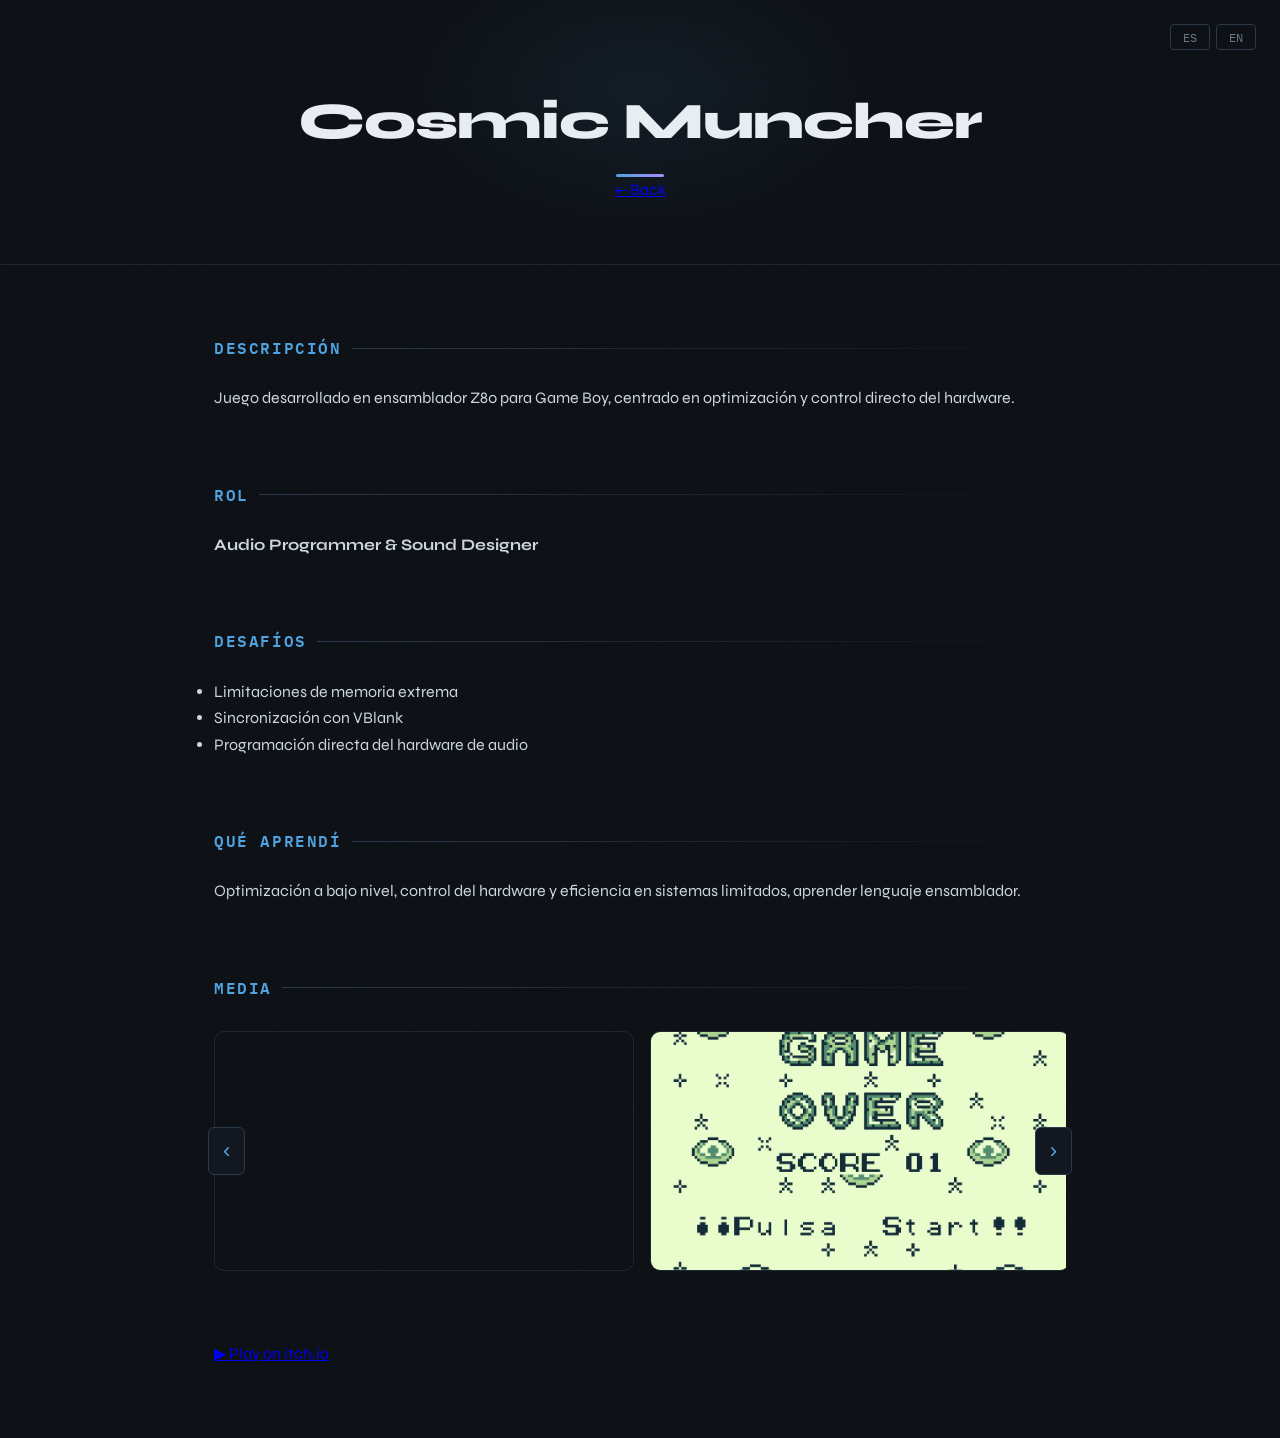
==== projects/cosmic-muncher.html @ ee0f0615 "Cambios de estilo, adición de proyectos" ====
<!DOCTYPE html>
<html lang="es">
<head>
  <meta charset="UTF-8">
  <title>Cosmic Muncher</title>
  <link rel="stylesheet" href="../style.css">
</head>
<body>

<header>
  <h1>Cosmic Muncher</h1>
  <a href="../index.html">← Back</a>

  <div class="lang-switch">
    <button onclick="setLang('es')">ES</button>
    <button onclick="setLang('en')">EN</button>
  </div>
</header>

<section>
  <h2 data-es="Descripción" data-en="Overview">Descripción</h2>
  <p 
  data-es="Juego desarrollado en ensamblador Z80 para Game Boy, centrado en optimización y control directo del hardware."
  data-en="Game developed in Z80 Assembly for the Game Boy, focused on optimization and low-level hardware control.">
  </p>
</section>

<section>
  <h2 data-es="Rol" data-en="Role">Rol</h2>
  <p><b>Audio Programmer & Sound Designer</b></p>
</section>

<section>
  <h2 data-es="Desafíos" data-en="Challenges">Desafíos</h2>
  <ul>
    <li data-es="Limitaciones de memoria extrema" data-en="Extreme memory constraints"></li>
    <li data-es="Sincronización con VBlank" data-en="VBlank synchronization"></li>
    <li data-es="Programación directa del hardware de audio" data-en="Direct audio hardware programming"></li>
  </ul>
</section>

<section>
  <h2 data-es="Qué aprendí" data-en="What I learned">Qué aprendí</h2>
  <p 
  data-es="Optimización a bajo nivel, control del hardware y eficiencia en sistemas limitados, aprender lenguaje ensamblador."
  data-en="Low-level optimization, hardware control, and efficiency under strict constraints, learn assembly language.">
  </p>
</section>

<!-- MEDIA -->
<section>
  <h2 data-es="Media" data-en="Media">Media</h2>

  <div class="carousel-container">
    <button class="carousel-btn left" onclick="scrollCarousel(-1)">‹</button>

    <div class="carousel" id="carousel">

      <!-- 🎥 VIDEO (MEJORADO) -->
    <div class="carousel-item video-item">
    <iframe 
        src="https://www.youtube.com/embed/mj4YTr-U1gk"
        title="YouTube video"
        frameborder="0"
        allow="accelerometer; autoplay; clipboard-write; encrypted-media; gyroscope; picture-in-picture"
        allowfullscreen>
    </iframe>
    </div>

      <!-- 🖼️ IMÁGENES -->
      <div class="carousel-item">
        <img src="../src/CosmicMuncher/1_St4f.png" onclick="openLightbox(this.src)">
      </div>

      <div class="carousel-item">
        <img src="../src/CosmicMuncher/Vy2fZR.png" onclick="openLightbox(this.src)">
      </div>

      <div class="carousel-item">
        <img src="../src/CosmicMuncher/xVbub8.png" onclick="openLightbox(this.src)">
      </div>

      <div class="carousel-item">
        <img src="../src/CosmicMuncher/Pc2Axz.jpg" onclick="openLightbox(this.src)">
      </div>

    </div>

    <button class="carousel-btn right" onclick="scrollCarousel(1)">›</button>
  </div>
</section>

<section>
  <a href="https://roscarul.itch.io/cosmic-muncher" target="_blank">
    ▶ Play on itch.io
  </a>
</section>

<!-- LIGHTBOX -->
<div id="lightbox" onclick="closeLightbox()">
  <img id="lightbox-img">
</div>

<script src="../script.js"></script>

</body>
</html>
---- style.css ----
@import url('https://fonts.googleapis.com/css2?family=IBM+Plex+Mono:wght@400;600&family=Syne:wght@400;600;700;800&display=swap');

* {
  margin: 0;
  padding: 0;
  box-sizing: border-box;
}

:root {
  --bg: #0b0f14;
  --bg-card: #131820;
  --bg-card-hover: #161d27;
  --border: #1e2730;
  --border-accent: #2a3a4a;
  --text: #cdd6e0;
  --text-muted: #6b7a8a;
  --accent: #4fa3e0;
  --accent-dim: rgba(79, 163, 224, 0.12);
  --accent-glow: rgba(79, 163, 224, 0.25);
  --green: #3ecf6c;
  --purple: #a78bfa;
}

body {
  font-family: 'Syne', 'Segoe UI', sans-serif;
  background-color: var(--bg);
  color: var(--text);
  line-height: 1.65;
  /* Subtle noise-like grain via SVG */
  background-image: url("data:image/svg+xml,%3Csvg xmlns='http://www.w3.org/2000/svg' width='200' height='200'%3E%3Cfilter id='n'%3E%3CfeTurbulence type='fractalNoise' baseFrequency='0.75' numOctaves='4' stitchTiles='stitch'/%3E%3C/filter%3E%3Crect width='200' height='200' filter='url(%23n)' opacity='0.025'/%3E%3C/svg%3E");
}

/* ─── HEADER ─────────────────────────────────── */

header {
  position: relative;
  text-align: center;
  padding: 80px 20px 60px;
  border-bottom: 1px solid var(--border);
  overflow: hidden;
}

/* Faint radial glow behind el nombre */
header::before {
  content: '';
  position: absolute;
  top: -60px;
  left: 50%;
  transform: translateX(-50%);
  width: 500px;
  height: 300px;
  background: radial-gradient(ellipse at center, rgba(79, 163, 224, 0.08) 0%, transparent 70%);
  pointer-events: none;
}

h1 {
  font-family: 'Syne', sans-serif;
  font-size: 3.2rem;
  font-weight: 800;
  color: #e8edf2;
  letter-spacing: -0.02em;
  position: relative;
}

/* Línea de acento bajo el nombre */
h1::after {
  content: '';
  display: block;
  width: 48px;
  height: 3px;
  background: linear-gradient(90deg, var(--accent), var(--purple));
  border-radius: 2px;
  margin: 10px auto 0;
}

.subtitle {
  margin-top: 16px;
  color: var(--text-muted);
  font-family: 'IBM Plex Mono', monospace;
  font-size: 0.85rem;
  letter-spacing: 0.04em;
}

/* ─── LANG SWITCH ─────────────────────────────── */

.lang-switch {
  position: absolute;
  top: 24px;
  right: 24px;
  display: flex;
  gap: 6px;
}

.lang-switch button {
  background: transparent;
  color: var(--text-muted);
  border: 1px solid var(--border-accent);
  padding: 4px 12px;
  cursor: pointer;
  font-family: 'IBM Plex Mono', monospace;
  font-size: 0.78rem;
  border-radius: 4px;
  transition: color 0.2s, border-color 0.2s, background 0.2s;
}

.lang-switch button:hover {
  color: var(--accent);
  border-color: var(--accent);
  background: var(--accent-dim);
}

/* ─── SECTIONS ────────────────────────────────── */

section {
  max-width: 900px;
  margin: 70px auto;
  padding: 0 24px;
}

h2 {
  margin-bottom: 24px;
  font-size: 1rem;
  font-family: 'IBM Plex Mono', monospace;
  font-weight: 600;
  color: var(--accent);
  letter-spacing: 0.1em;
  text-transform: uppercase;
  display: flex;
  align-items: center;
  gap: 10px;
}

h2::after {
  content: '';
  flex: 1;
  height: 1px;
  background: linear-gradient(90deg, var(--border-accent), transparent);
}

/* ─── ABOUT ───────────────────────────────────── */

.about p {
  font-size: 1.05rem;
  color: var(--text);
  max-width: 680px;
  border-left: 2px solid var(--border-accent);
  padding-left: 18px;
  line-height: 1.8;
}

/* ─── PROJECTS ────────────────────────────────── */

.project {
  background: var(--bg-card);
  padding: 22px 24px;
  margin-bottom: 16px;
  border-radius: 10px;
  border: 1px solid var(--border);
  transition: transform 0.22s ease, box-shadow 0.22s ease, border-color 0.22s ease, background 0.22s ease;
  position: relative;
  overflow: hidden;
}

/* Glow lateral al hover */
.project::before {
  content: '';
  position: absolute;
  top: 0;
  left: 0;
  width: 3px;
  height: 100%;
  background: linear-gradient(180deg, var(--accent), var(--purple));
  opacity: 0;
  transition: opacity 0.25s ease;
  border-radius: 10px 0 0 10px;
}

.project:hover {
  transform: translateY(-4px);
  box-shadow: 0 8px 32px rgba(0, 0, 0, 0.35), 0 0 0 1px var(--accent-glow);
  border-color: var(--border-accent);
  background: var(--bg-card-hover);
}

.project:hover::before {
  opacity: 1;
}

.project h3 {
  margin-bottom: 8px;
  font-size: 1.05rem;
  font-weight: 700;
  color: #e2eaf2;
}

.project p {
  font-size: 0.92rem;
  color: var(--text-muted);
  line-height: 1.6;
}

.project a {
  display: inline-flex;
  align-items: center;
  gap: 5px;
  margin-top: 14px;
  color: var(--accent);
  text-decoration: none;
  font-size: 0.85rem;
  font-family: 'IBM Plex Mono', monospace;
  font-weight: 600;
  letter-spacing: 0.02em;
  transition: gap 0.2s ease;
}

.project a::after {
  content: '→';
  transition: transform 0.2s ease;
}

.project a:hover {
  text-decoration: none;
}

.project a:hover::after {
  transform: translateX(4px);
}

/* ─── EXTRA ───────────────────────────────────── */

.extra p {
  font-size: 0.97rem;
  color: var(--text-muted);
  line-height: 1.75;
  border-left: 2px solid var(--border-accent);
  padding-left: 18px;
}

/* ─── SKILLS ──────────────────────────────────── */

.skills-grid {
  display: grid;
  grid-template-columns: repeat(auto-fit, minmax(240px, 1fr));
  gap: 14px;
}

.skill-group {
  background: var(--bg-card);
  padding: 18px 20px;
  border-radius: 10px;
  border: 1px solid var(--border);
  transition: border-color 0.2s ease, background 0.2s ease;
}

.skill-group:hover {
  border-color: var(--border-accent);
  background: var(--bg-card-hover);
}

.skill-group h3 {
  color: var(--accent);
  margin-bottom: 8px;
  font-size: 0.78rem;
  font-family: 'IBM Plex Mono', monospace;
  font-weight: 600;
  text-transform: uppercase;
  letter-spacing: 0.08em;
}

.skill-group p {
  color: var(--text);
  font-size: 0.9rem;
  line-height: 1.55;
}

/* ─── CONTACT ─────────────────────────────────── */

.contact p {
  display: flex;
  gap: 16px;
  align-items: center;
}

.contact a {
  color: var(--text-muted);
  text-decoration: none;
  font-family: 'IBM Plex Mono', monospace;
  font-size: 0.9rem;
  padding: 8px 16px;
  border: 1px solid var(--border);
  border-radius: 6px;
  transition: color 0.2s, border-color 0.2s, background 0.2s;
}

.contact a:hover {
  color: var(--accent);
  border-color: var(--accent);
  background: var(--accent-dim);
  text-decoration: none;
}

/* ─── FOOTER ──────────────────────────────────── */

footer {
  text-align: center;
  padding: 32px;
  border-top: 1px solid var(--border);
  margin-top: 60px;
  color: var(--text-muted);
  font-family: 'IBM Plex Mono', monospace;
  font-size: 0.8rem;
  letter-spacing: 0.04em;
}

/* ─── CAROUSEL ────────────────────────────────── */

.carousel-container {
  position: relative;
  margin-top: 30px;
}

.carousel {
  display: flex;
  overflow-x: hidden;
  overflow-y: hidden;
  scroll-behavior: smooth;
  gap: 16px;
  align-items: center;
}

.carousel-item {
  min-width: 420px;
  max-width: 420px;
  height: 240px;
  flex-shrink: 0;
  position: relative;
  overflow: hidden;
  border-radius: 10px;
  border: 1px solid var(--border);
  transition: transform 0.2s ease, border-color 0.2s ease;
}

.carousel-item img {
  width: 100%;
  height: 100%;
  object-fit: cover;
  display: block;
}

.carousel-item:hover {
  transform: scale(1.03);
  border-color: var(--border-accent);
}

.carousel-btn {
  position: absolute;
  top: 50%;
  transform: translateY(-50%);
  background: var(--bg-card);
  color: var(--accent);
  border: 1px solid var(--border-accent);
  font-size: 22px;
  padding: 10px 14px;
  cursor: pointer;
  z-index: 2;
  border-radius: 6px;
  transition: background 0.2s, color 0.2s;
}

.carousel-btn:hover {
  background: var(--accent-dim);
}

.carousel-btn.left  { left: -6px; }
.carousel-btn.right { right: -6px; }

/* ─── LIGHTBOX ────────────────────────────────── */

#lightbox {
  display: none;
  position: fixed;
  top: 0; left: 0;
  width: 100%; height: 100%;
  background: rgba(0, 0, 0, 0.92);
  justify-content: center;
  align-items: center;
  z-index: 999;
  backdrop-filter: blur(4px);
}

#lightbox img {
  max-width: 90%;
  max-height: 90%;
  border-radius: 10px;
  box-shadow: 0 20px 80px rgba(0,0,0,0.6);
}

/* ─── VIDEO ───────────────────────────────────── */

.youtube-container {
  position: relative;
  max-width: 600px;
}

.youtube-container img {
  width: 100%;
  border-radius: 10px;
}

.video-item {
  position: relative;
}

.video-overlay {
  position: absolute;
  inset: 0;
  background: rgba(0,0,0,0.3);
  display: flex;
  justify-content: center;
  align-items: center;
  transition: background 0.2s;
  border-radius: 10px;
}

.video-item:hover .video-overlay {
  background: rgba(0,0,0,0.5);
}

.play-button {
  font-size: 46px;
  color: white;
  background: rgba(0,0,0,0.65);
  border-radius: 50%;
  padding: 10px 16px;
  transition: transform 0.2s;
}

.video-item:hover .play-button {
  transform: scale(1.12);
}

.video-item iframe {
  width: 100%;
  height: 100%;
  border-radius: 10px;
}

/* ─── RESPONSIVE ──────────────────────────────── */

@media (max-width: 600px) {
  h1 { font-size: 2.2rem; }
  .lang-switch { position: static; justify-content: center; margin-top: 16px; }
  .carousel-item { min-width: 280px; max-width: 280px; height: 160px; }
  .contact p { flex-wrap: wrap; }
}
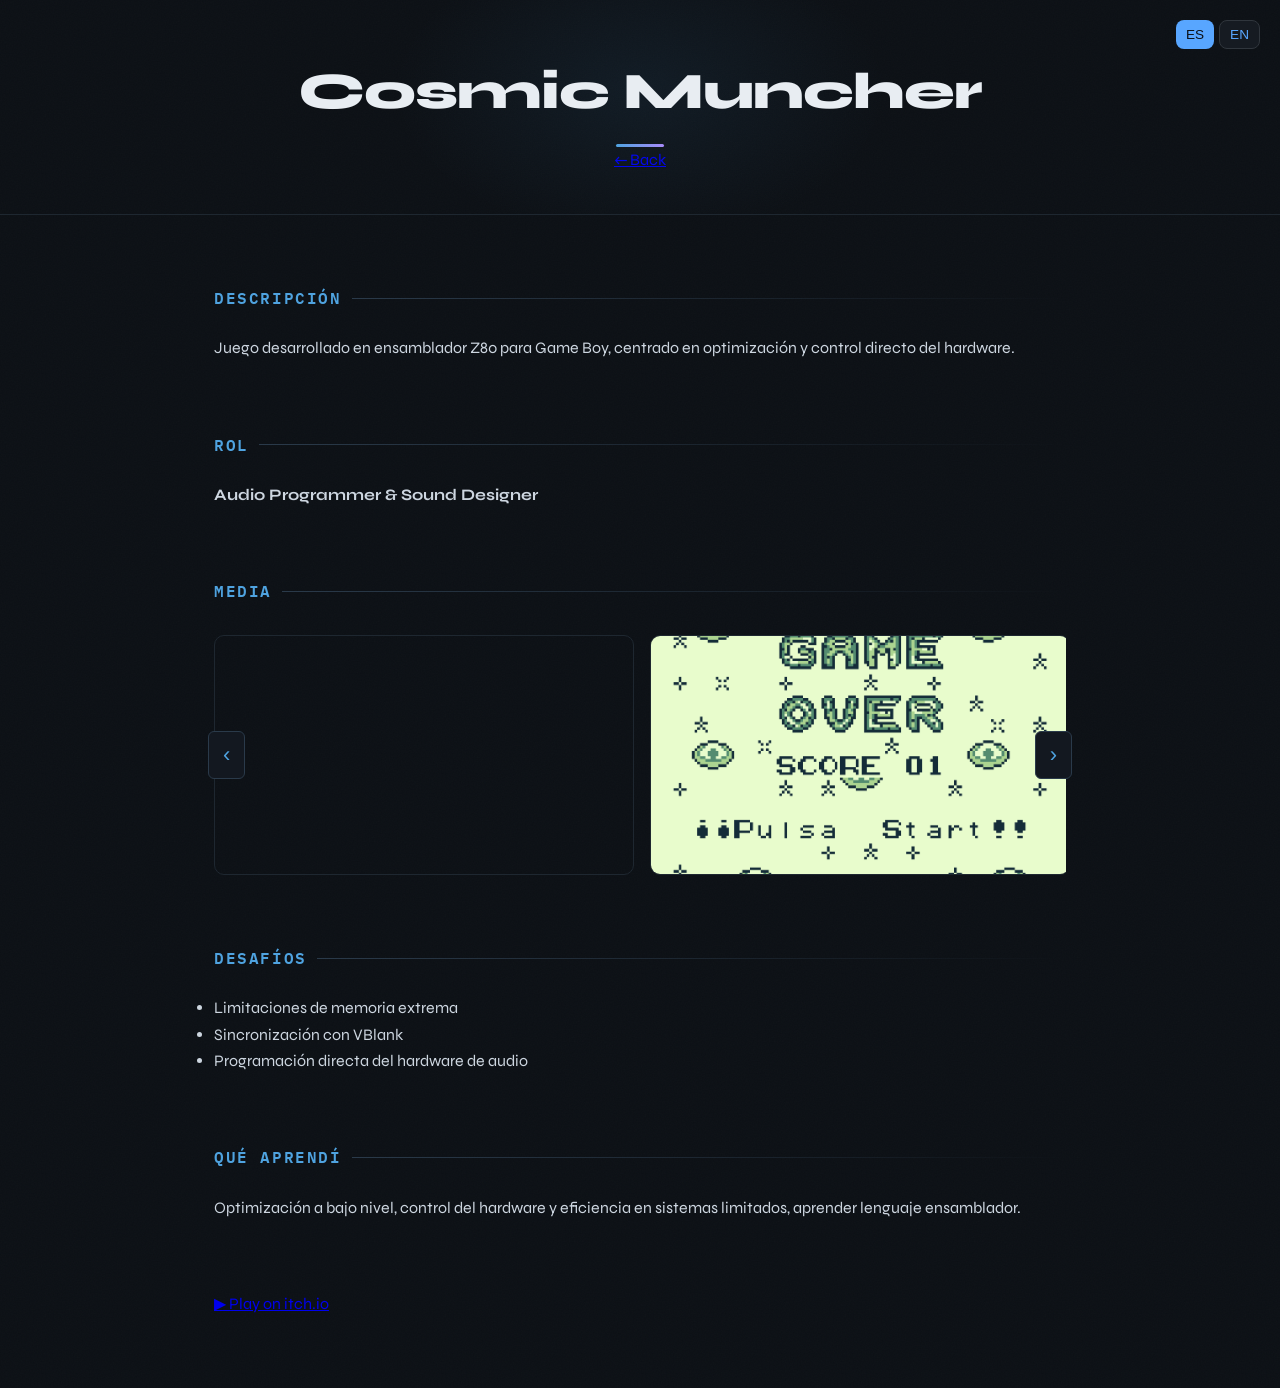
==== commit bb895fd1: "Cambios en los botones y más media" ====
--- a/projects/cosmic-muncher.html
+++ b/projects/cosmic-muncher.html
@@ -12,8 +12,8 @@
   <a href="../index.html">← Back</a>
 
   <div class="lang-switch">
-    <button onclick="setLang('es')">ES</button>
-    <button onclick="setLang('en')">EN</button>
+    <button onclick="setLang('es')" class="btn">ES</button>
+    <button onclick="setLang('en')" class="btn">EN</button>
   </div>
 </header>
 
@@ -28,23 +28,6 @@
 <section>
   <h2 data-es="Rol" data-en="Role">Rol</h2>
   <p><b>Audio Programmer & Sound Designer</b></p>
-</section>
-
-<section>
-  <h2 data-es="Desafíos" data-en="Challenges">Desafíos</h2>
-  <ul>
-    <li data-es="Limitaciones de memoria extrema" data-en="Extreme memory constraints"></li>
-    <li data-es="Sincronización con VBlank" data-en="VBlank synchronization"></li>
-    <li data-es="Programación directa del hardware de audio" data-en="Direct audio hardware programming"></li>
-  </ul>
-</section>
-
-<section>
-  <h2 data-es="Qué aprendí" data-en="What I learned">Qué aprendí</h2>
-  <p 
-  data-es="Optimización a bajo nivel, control del hardware y eficiencia en sistemas limitados, aprender lenguaje ensamblador."
-  data-en="Low-level optimization, hardware control, and efficiency under strict constraints, learn assembly language.">
-  </p>
 </section>
 
 <!-- MEDIA -->
@@ -91,6 +74,23 @@
 </section>
 
 <section>
+  <h2 data-es="Desafíos" data-en="Challenges">Desafíos</h2>
+  <ul>
+    <li data-es="Limitaciones de memoria extrema" data-en="Extreme memory constraints"></li>
+    <li data-es="Sincronización con VBlank" data-en="VBlank synchronization"></li>
+    <li data-es="Programación directa del hardware de audio" data-en="Direct audio hardware programming"></li>
+  </ul>
+</section>
+
+<section>
+  <h2 data-es="Qué aprendí" data-en="What I learned">Qué aprendí</h2>
+  <p 
+  data-es="Optimización a bajo nivel, control del hardware y eficiencia en sistemas limitados, aprender lenguaje ensamblador."
+  data-en="Low-level optimization, hardware control, and efficiency under strict constraints, learn assembly language.">
+  </p>
+</section>
+
+<section>
   <a href="https://roscarul.itch.io/cosmic-muncher" target="_blank">
     ▶ Play on itch.io
   </a>
--- a/style.css
+++ b/style.css
@@ -35,7 +35,7 @@
 header {
   position: relative;
   text-align: center;
-  padding: 80px 20px 60px;
+  padding: 50px 20px 40px;
   border-bottom: 1px solid var(--border);
   overflow: hidden;
 }
@@ -75,6 +75,7 @@
 
 .subtitle {
   margin-top: 16px;
+  margin-bottom: 16px;
   color: var(--text-muted);
   font-family: 'IBM Plex Mono', monospace;
   font-size: 0.85rem;
@@ -85,28 +86,21 @@
 
 .lang-switch {
   position: absolute;
-  top: 24px;
-  right: 24px;
+  top: 20px;
+  right: 20px;
   display: flex;
-  gap: 6px;
-}
-
-.lang-switch button {
-  background: transparent;
-  color: var(--text-muted);
-  border: 1px solid var(--border-accent);
-  padding: 4px 12px;
-  cursor: pointer;
-  font-family: 'IBM Plex Mono', monospace;
-  font-size: 0.78rem;
-  border-radius: 4px;
-  transition: color 0.2s, border-color 0.2s, background 0.2s;
-}
-
-.lang-switch button:hover {
-  color: var(--accent);
-  border-color: var(--accent);
-  background: var(--accent-dim);
+  gap: 5px;
+}
+
+.lang-switch .btn {
+  padding: 6px 10px;
+  font-size: 0.85rem;
+}
+
+.btn.active {
+  background: #58a6ff;
+  color: #0d1117;
+  border: none;
 }
 
 /* ─── SECTIONS ────────────────────────────────── */
@@ -445,6 +439,62 @@
   border-radius: 10px;
 }
 
+.btn {
+  display: inline-flex;
+  align-items: center;
+  justify-content: center;
+
+  padding: 12px 18px; 
+  border-radius: 8px;
+
+  background: #161b22;
+  color: #58a6ff;
+  border: 1px solid #30363d;
+
+  text-decoration: none;
+  font-weight: 500;
+  font-size: 0.95rem;
+
+  line-height: normal; 
+  overflow: visible;   
+
+  transition: 0.2s;
+}
+
+.btn:hover {
+  background: #58a6ff;
+  color: #0d1117;
+  transform: translateY(-2px);
+}
+
+/* Variante principal (CV por ejemplo) */
+.btn-primary {
+  background: #58a6ff;
+  color: #0d1117;
+  border: none;
+}
+
+.btn-primary:hover {
+  background: #1f6feb;
+}
+
+.cv-button {
+  display: inline-block;
+  margin-top: 20px;
+  padding: 10px 18px;
+  border-radius: 8px;
+  background: #58a6ff;
+  color: #0d1117;
+  font-weight: bold;
+  text-decoration: none;
+  transition: 0.2s;
+}
+
+.cv-button:hover {
+  background: #1f6feb;
+  transform: translateY(-2px);
+}
+
 /* ─── RESPONSIVE ──────────────────────────────── */
 
 @media (max-width: 600px) {
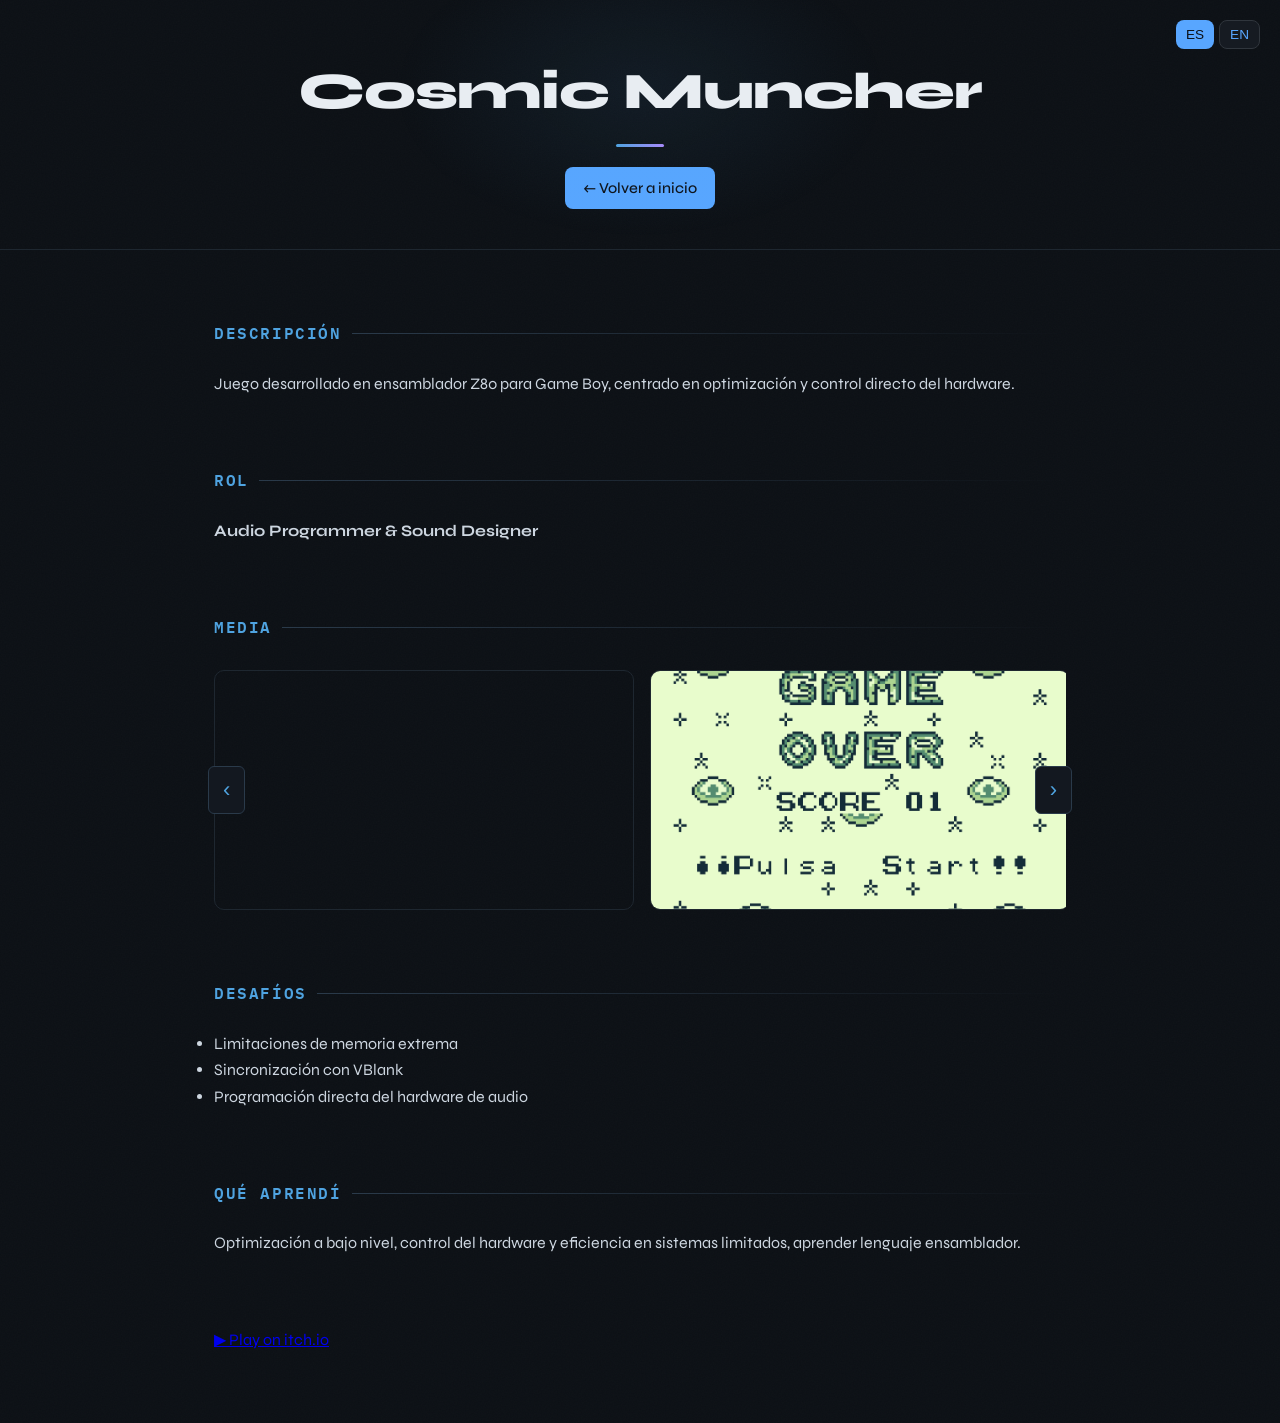
==== commit 807c24f7: "Nuevas imágenes, ajustes en index y nuevo cv" ====
--- a/projects/cosmic-muncher.html
+++ b/projects/cosmic-muncher.html
@@ -9,7 +9,10 @@
 
 <header>
   <h1>Cosmic Muncher</h1>
-  <a href="../index.html">← Back</a>
+  <a href="../index.html" class="btn btn-primary back-button"
+    data-es="← Volver a inicio"
+    data-en="← Back to home">
+  </a>
 
   <div class="lang-switch">
     <button onclick="setLang('es')" class="btn">ES</button>
--- a/style.css
+++ b/style.css
@@ -467,7 +467,7 @@
   transform: translateY(-2px);
 }
 
-/* Variante principal (CV por ejemplo) */
+/* Variante principal */
 .btn-primary {
   background: #58a6ff;
   color: #0d1117;
@@ -477,6 +477,8 @@
 .btn-primary:hover {
   background: #1f6feb;
 }
+
+/* Relacionados con el cv */
 
 .cv-button {
   display: inline-block;
@@ -495,7 +497,157 @@
   transform: translateY(-2px);
 }
 
-/* ─── RESPONSIVE ──────────────────────────────── */
+.cv-icon {
+    width: 22px;
+    height: 22px;
+    margin-left: 8px;
+    vertical-align: middle;
+}
+
+/*Botón back*/
+.back-button {
+    margin-top: 20px;
+}
+
+/* ─── FEATURED PROJECT ────────────────────────── */
+
+.project-featured {
+  border-color: var(--accent);
+  background: linear-gradient(135deg, #131820 0%, #0f1a26 100%);
+  padding: 28px 28px 24px;
+  box-shadow: 0 0 0 1px var(--accent-glow), 0 8px 40px rgba(79, 163, 224, 0.08);
+}
+
+.project-featured::before {
+  opacity: 1;
+  width: 4px;
+}
+
+.project-featured-badge {
+  display: inline-block;
+  margin-bottom: 12px;
+  padding: 3px 10px;
+  border-radius: 4px;
+  background: var(--accent-dim);
+  border: 1px solid var(--accent-glow);
+  color: var(--accent);
+  font-family: 'IBM Plex Mono', monospace;
+  font-size: 0.72rem;
+  font-weight: 600;
+  letter-spacing: 0.08em;
+  text-transform: uppercase;
+}
+
+.project-featured h3 {
+  font-size: 1.2rem;
+  color: #e8edf2;
+  margin-bottom: 10px;
+}
+
+.project-featured-desc {
+  font-size: 0.95rem !important;
+  color: var(--text) !important;
+  line-height: 1.7;
+  border-left: 2px solid var(--accent-glow);
+  padding-left: 14px;
+  margin-bottom: 4px;
+}
+
+/* ─── TIMELINE ────────────────────────────────── */
+
+.timeline-list {
+  position: relative;
+  padding-left: 24px;
+  padding-right: 0;
+  margin: 0;
+}
+
+.timeline-list::before {
+  content: '';
+  position: absolute;
+  left: 4px;
+  top: 6px;
+  bottom: 6px;
+  width: 1px;
+  background: linear-gradient(180deg, var(--accent), var(--purple), var(--green));
+  opacity: 0.35;
+}
+
+.timeline-item {
+  position: relative;
+  margin-bottom: 36px;
+}
+
+.timeline-item:last-child {
+  margin-bottom: 0;
+}
+
+.timeline-dot {
+  position: absolute;
+  left: -24px;
+  top: 4px;
+  width: 14px;
+  height: 14px;
+  border-radius: 50%;
+  border: 2px solid var(--bg);
+  z-index: 1;
+}
+
+.timeline-dot--education { background: var(--accent); }
+.timeline-dot--award     { background: #f6c90e; }
+.timeline-dot--work      { background: var(--green); }
+
+.timeline-item--current .timeline-dot--work {
+  box-shadow: 0 0 0 4px rgba(62, 207, 108, 0.2);
+}
+
+.timeline-content {
+  background: var(--bg-card);
+  border: 1px solid var(--border);
+  border-radius: 10px;
+  padding: 16px 20px;
+  transition: border-color 0.2s ease, background 0.2s ease;
+}
+
+.timeline-item--current .timeline-content {
+  border-color: rgba(62, 207, 108, 0.3);
+}
+
+.timeline-content:hover {
+  border-color: var(--border-accent);
+  background: var(--bg-card-hover);
+}
+
+.timeline-date {
+  display: inline-block;
+  margin-bottom: 6px;
+  font-family: 'IBM Plex Mono', monospace;
+  font-size: 0.75rem;
+  color: var(--text-muted);
+  letter-spacing: 0.06em;
+}
+
+.timeline-content h3 {
+  font-size: 0.97rem;
+  font-weight: 700;
+  color: #e2eaf2;
+  margin-bottom: 6px;
+}
+
+.timeline-content p {
+  font-size: 0.88rem;
+  color: var(--text-muted);
+  line-height: 1.6;
+}
+
+/* ─── HEADER PARALLAX ─────────────────────────── */
+
+header {
+  will-change: transform, opacity;
+  transition: opacity 0.05s linear;
+}
+
+
 
 @media (max-width: 600px) {
   h1 { font-size: 2.2rem; }
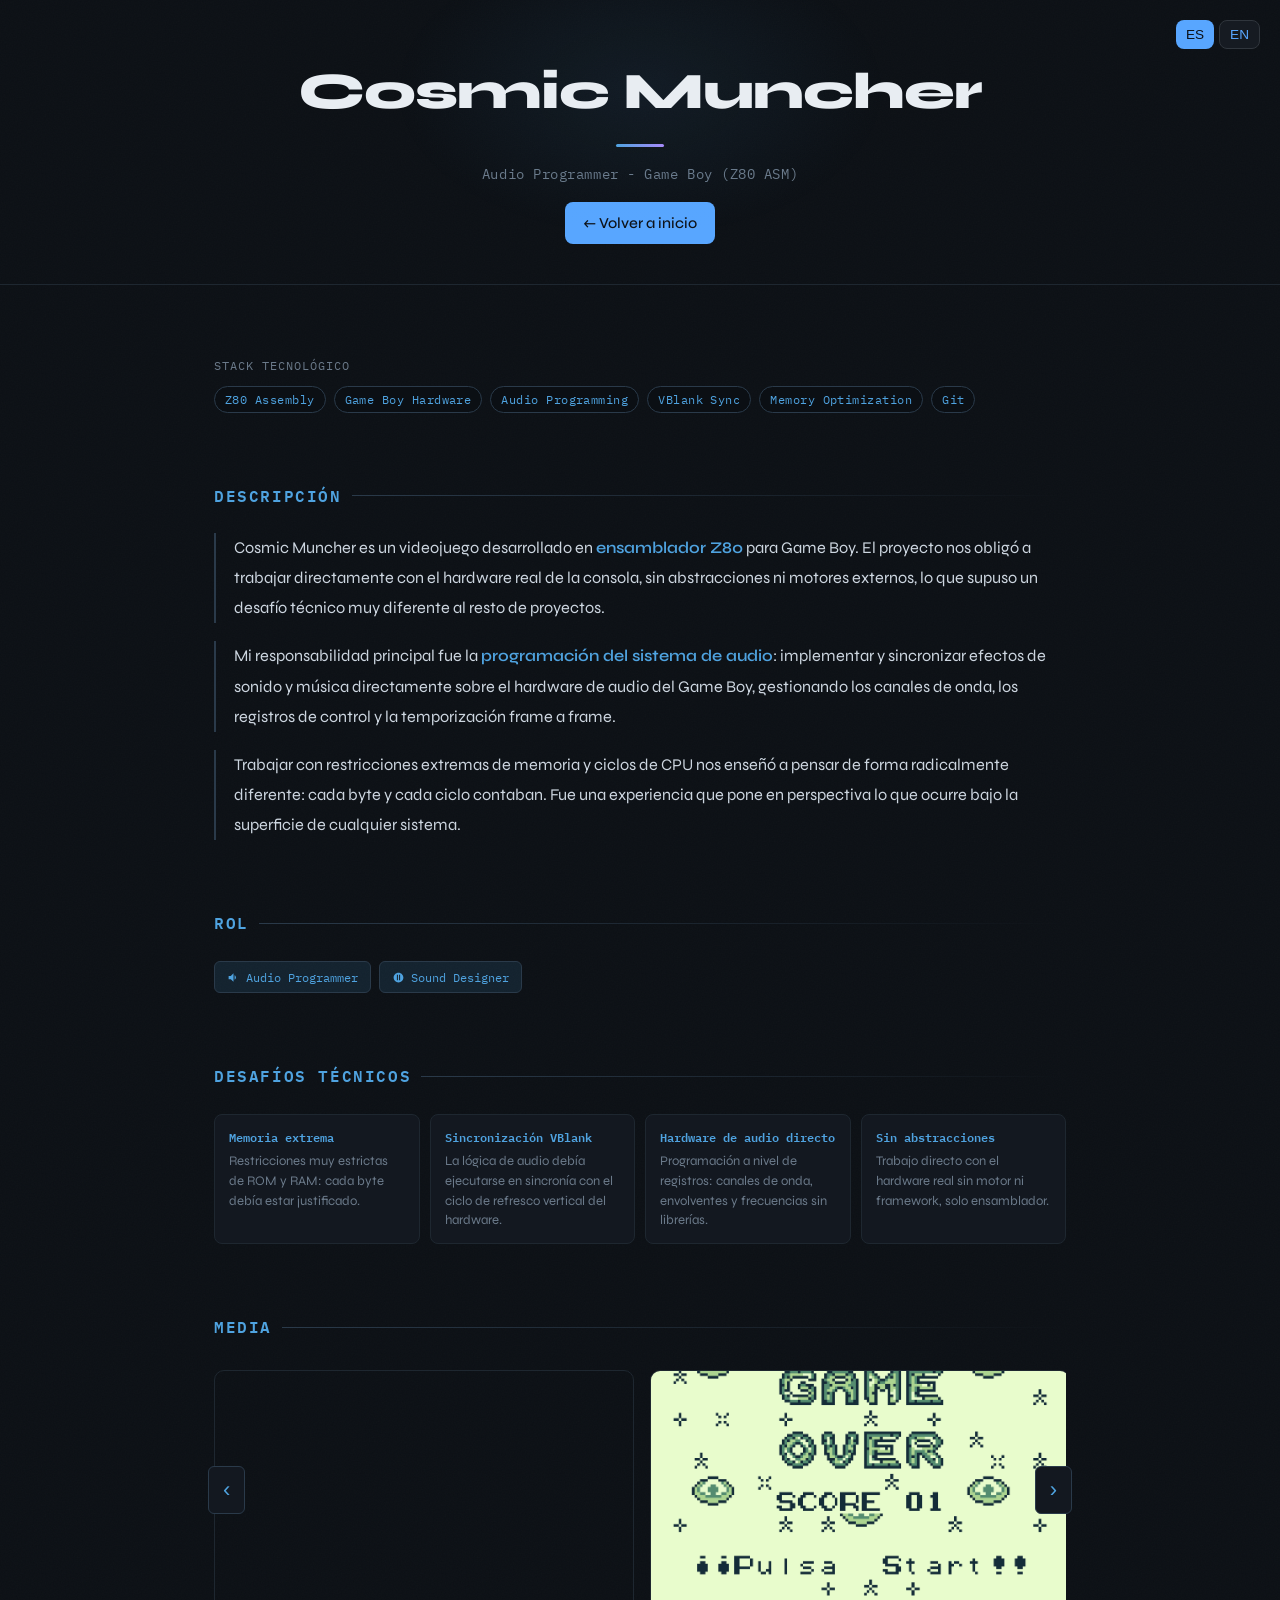
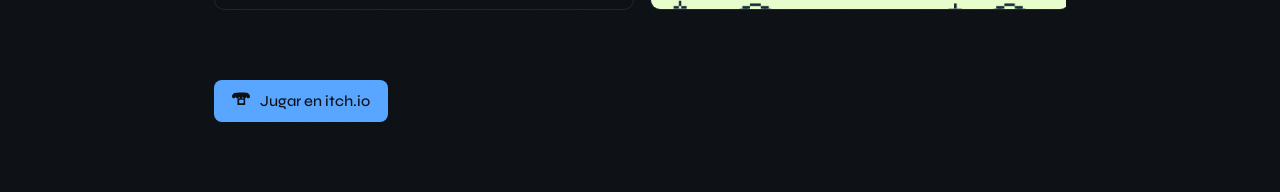
==== commit fbbb8e66: "Cambio estilo proyectos, cv español" ====
--- a/projects/cosmic-muncher.html
+++ b/projects/cosmic-muncher.html
@@ -4,98 +4,213 @@
   <meta charset="UTF-8">
   <title>Cosmic Muncher</title>
   <link rel="stylesheet" href="../style.css">
+  <style>
+    .project-subtitle {
+      font-family: 'IBM Plex Mono', monospace;
+      font-size: 0.78rem;
+      color: var(--text-muted);
+      letter-spacing: 0.08em;
+      text-transform: uppercase;
+      margin-bottom: 10px;
+    }
+    .tech-pills { display: flex; flex-wrap: wrap; gap: 8px; }
+    .tech-pill {
+      display: inline-flex;
+      align-items: center;
+      padding: 3px 10px;
+      border-radius: 20px;
+      background: var(--bg);
+      border: 1px solid var(--border-accent);
+      color: var(--accent);
+      font-family: 'IBM Plex Mono', monospace;
+      font-size: 0.72rem;
+      letter-spacing: 0.04em;
+    }
+    .overview-block p {
+      color: var(--text);
+      font-size: 1.02rem;
+      line-height: 1.85;
+      margin-bottom: 1.1em;
+      border-left: 2px solid var(--border-accent);
+      padding-left: 18px;
+    }
+    .overview-block p:last-child { margin-bottom: 0; }
+    .highlight-word { color: var(--accent); font-weight: 600; }
+    .role-badges { display: flex; flex-wrap: wrap; gap: 8px; }
+    .role-badge {
+      display: inline-flex;
+      align-items: center;
+      gap: 6px;
+      padding: 5px 12px;
+      background: var(--accent-dim);
+      border: 1px solid var(--border-accent);
+      border-radius: 6px;
+      font-family: 'IBM Plex Mono', monospace;
+      font-size: 0.78rem;
+      color: var(--accent);
+    }
+    .challenge-grid {
+      display: grid;
+      grid-template-columns: repeat(auto-fill, minmax(200px, 1fr));
+      gap: 10px;
+    }
+    .challenge-card {
+      background: var(--bg-card);
+      border: 1px solid var(--border);
+      border-radius: 8px;
+      padding: 12px 14px;
+      transition: border-color 0.2s;
+    }
+    .challenge-card:hover { border-color: var(--border-accent); }
+    .challenge-card-title {
+      font-family: 'IBM Plex Mono', monospace;
+      font-size: 0.78rem;
+      font-weight: 600;
+      color: var(--accent);
+      margin-bottom: 5px;
+    }
+    .challenge-card-desc { font-size: 0.82rem; color: var(--text-muted); line-height: 1.5; }
+    .btn-itchio { display: inline-flex; align-items: center; gap: 10px; }
+    .btn-itchio svg { width: 18px; height: 18px; flex-shrink: 0; }
+  </style>
 </head>
 <body>
 
 <header>
   <h1>Cosmic Muncher</h1>
-  <a href="../index.html" class="btn btn-primary back-button"
+  <p class="subtitle"
+    data-es="Audio Programmer - Game Boy (Z80 ASM)"
+    data-en="Audio Programmer - Game Boy (Z80 ASM)">
+  </p>
+  <a href="../index.html" class="btn btn-primary back-button" style="margin-top: 0;"
     data-es="← Volver a inicio"
     data-en="← Back to home">
   </a>
-
   <div class="lang-switch">
     <button onclick="setLang('es')" class="btn">ES</button>
     <button onclick="setLang('en')" class="btn">EN</button>
   </div>
 </header>
 
-<section>
-  <h2 data-es="Descripción" data-en="Overview">Descripción</h2>
-  <p 
-  data-es="Juego desarrollado en ensamblador Z80 para Game Boy, centrado en optimización y control directo del hardware."
-  data-en="Game developed in Z80 Assembly for the Game Boy, focused on optimization and low-level hardware control.">
-  </p>
-</section>
-
-<section>
-  <h2 data-es="Rol" data-en="Role">Rol</h2>
-  <p><b>Audio Programmer & Sound Designer</b></p>
+<!-- TECH STACK -->
+<section>
+  <p class="project-subtitle" data-es="Stack tecnológico" data-en="Tech stack"></p>
+  <div class="tech-pills">
+    <span class="tech-pill">Z80 Assembly</span>
+    <span class="tech-pill">Game Boy Hardware</span>
+    <span class="tech-pill">Audio Programming</span>
+    <span class="tech-pill">VBlank Sync</span>
+    <span class="tech-pill">Memory Optimization</span>
+    <span class="tech-pill">Git</span>
+  </div>
+</section>
+
+<!-- OVERVIEW -->
+<section>
+  <h2 data-es="Descripción" data-en="Overview"></h2>
+  <div class="overview-block">
+    <p
+      data-es="Cosmic Muncher es un videojuego desarrollado en <span class='highlight-word'>ensamblador Z80</span> para Game Boy. El proyecto nos obligó a trabajar directamente con el hardware real de la consola, sin abstracciones ni motores externos, lo que supuso un desafío técnico muy diferente al resto de proyectos."
+      data-en="Cosmic Muncher is a video game developed in <span class='highlight-word'>Z80 Assembly</span> for the Game Boy. The project required us to work directly with the console's real hardware, without any abstractions or external engines, making it a very different technical challenge from any other project.">
+    </p>
+    <p
+      data-es="Mi responsabilidad principal fue la <span class='highlight-word'>programación del sistema de audio</span>: implementar y sincronizar efectos de sonido y música directamente sobre el hardware de audio del Game Boy, gestionando los canales de onda, los registros de control y la temporización frame a frame."
+      data-en="My main responsibility was the <span class='highlight-word'>audio system programming</span>: implementing and synchronizing sound effects and music directly on the Game Boy audio hardware, managing wave channels, control registers, and frame-by-frame timing.">
+    </p>
+    <p
+      data-es="Trabajar con restricciones extremas de memoria y ciclos de CPU nos enseñó a pensar de forma radicalmente diferente: cada byte y cada ciclo contaban. Fue una experiencia que pone en perspectiva lo que ocurre bajo la superficie de cualquier sistema."
+      data-en="Working under extreme memory and CPU cycle constraints taught us to think in a radically different way: every byte and every cycle mattered. It was an experience that puts into perspective what happens beneath the surface of any system.">
+    </p>
+  </div>
+</section>
+
+<!-- ROL -->
+<section>
+  <h2 data-es="Rol" data-en="Role"></h2>
+  <div class="role-badges">
+    <span class="role-badge">
+      <svg viewBox="0 0 24 24" fill="currentColor" width="13" height="13"><path d="M3 9v6h4l5 5V4L7 9H3zm13.5 3c0-1.77-1.02-3.29-2.5-4.03v8.05c1.48-.73 2.5-2.25 2.5-4.02z"/></svg>
+      Audio Programmer
+    </span>
+    <span class="role-badge">
+      <svg viewBox="0 0 24 24" fill="currentColor" width="13" height="13"><path d="M12 3c-4.97 0-9 4.03-9 9s4.03 9 9 9 9-4.03 9-9-4.03-9-9-9zm-1 14H9V7h2v10zm4 0h-2V7h2v10z"/></svg>
+      Sound Designer
+    </span>
+  </div>
+</section>
+
+<!-- DESAFÍOS -->
+<section>
+  <h2 data-es="Desafíos técnicos" data-en="Technical Challenges"></h2>
+  <div class="challenge-grid">
+    <div class="challenge-card">
+      <div class="challenge-card-title" data-es="Memoria extrema" data-en="Extreme Memory"></div>
+      <div class="challenge-card-desc"
+        data-es="Restricciones muy estrictas de ROM y RAM: cada byte debía estar justificado."
+        data-en="Very strict ROM and RAM constraints: every byte had to be justified.">
+      </div>
+    </div>
+    <div class="challenge-card">
+      <div class="challenge-card-title" data-es="Sincronización VBlank" data-en="VBlank Sync"></div>
+      <div class="challenge-card-desc"
+        data-es="La lógica de audio debía ejecutarse en sincronía con el ciclo de refresco vertical del hardware."
+        data-en="Audio logic had to run in sync with the hardware's vertical refresh cycle.">
+      </div>
+    </div>
+    <div class="challenge-card">
+      <div class="challenge-card-title" data-es="Hardware de audio directo" data-en="Direct Audio Hardware"></div>
+      <div class="challenge-card-desc"
+        data-es="Programación a nivel de registros: canales de onda, envolventes y frecuencias sin librerías."
+        data-en="Register-level programming: wave channels, envelopes and frequencies without libraries.">
+      </div>
+    </div>
+    <div class="challenge-card">
+      <div class="challenge-card-title" data-es="Sin abstracciones" data-en="No Abstractions"></div>
+      <div class="challenge-card-desc"
+        data-es="Trabajo directo con el hardware real sin motor ni framework, solo ensamblador."
+        data-en="Working directly with real hardware with no engine or framework, just assembly.">
+      </div>
+    </div>
+  </div>
 </section>
 
 <!-- MEDIA -->
 <section>
-  <h2 data-es="Media" data-en="Media">Media</h2>
-
+  <h2 data-es="Media" data-en="Media"></h2>
   <div class="carousel-container">
     <button class="carousel-btn left" onclick="scrollCarousel(-1)">‹</button>
-
     <div class="carousel" id="carousel">
-
-      <!-- 🎥 VIDEO (MEJORADO) -->
-    <div class="carousel-item video-item">
-    <iframe 
-        src="https://www.youtube.com/embed/mj4YTr-U1gk"
-        title="YouTube video"
-        frameborder="0"
-        allow="accelerometer; autoplay; clipboard-write; encrypted-media; gyroscope; picture-in-picture"
-        allowfullscreen>
-    </iframe>
-    </div>
-
-      <!-- 🖼️ IMÁGENES -->
+      <div class="carousel-item video-item">
+        <iframe
+          src="https://www.youtube.com/embed/mj4YTr-U1gk"
+          title="YouTube video"
+          frameborder="0"
+          allow="accelerometer; autoplay; clipboard-write; encrypted-media; gyroscope; picture-in-picture"
+          allowfullscreen>
+        </iframe>
+      </div>
       <div class="carousel-item">
         <img src="../src/CosmicMuncher/1_St4f.png" onclick="openLightbox(this.src)">
       </div>
-
       <div class="carousel-item">
         <img src="../src/CosmicMuncher/Vy2fZR.png" onclick="openLightbox(this.src)">
       </div>
-
       <div class="carousel-item">
         <img src="../src/CosmicMuncher/xVbub8.png" onclick="openLightbox(this.src)">
       </div>
-
       <div class="carousel-item">
         <img src="../src/CosmicMuncher/Pc2Axz.jpg" onclick="openLightbox(this.src)">
       </div>
-
-    </div>
-
+    </div>
     <button class="carousel-btn right" onclick="scrollCarousel(1)">›</button>
   </div>
 </section>
 
-<section>
-  <h2 data-es="Desafíos" data-en="Challenges">Desafíos</h2>
-  <ul>
-    <li data-es="Limitaciones de memoria extrema" data-en="Extreme memory constraints"></li>
-    <li data-es="Sincronización con VBlank" data-en="VBlank synchronization"></li>
-    <li data-es="Programación directa del hardware de audio" data-en="Direct audio hardware programming"></li>
-  </ul>
-</section>
-
-<section>
-  <h2 data-es="Qué aprendí" data-en="What I learned">Qué aprendí</h2>
-  <p 
-  data-es="Optimización a bajo nivel, control del hardware y eficiencia en sistemas limitados, aprender lenguaje ensamblador."
-  data-en="Low-level optimization, hardware control, and efficiency under strict constraints, learn assembly language.">
-  </p>
-</section>
-
-<section>
-  <a href="https://roscarul.itch.io/cosmic-muncher" target="_blank">
-    ▶ Play on itch.io
+<!-- PLAY BUTTON -->
+<section>
+  <a href="https://roscarul.itch.io/cosmic-muncher" target="_blank" class="btn btn-primary btn-itchio">
+    <svg viewBox="0 0 24 24" fill="currentColor"><path d="M3.13 1.338C2.08 1.96.02 4.328 0 4.95v1.03c0 1.303 1.22 2.45 2.325 2.45 1.33 0 2.436-1.102 2.436-2.41 0 1.308 1.07 2.41 2.4 2.41 1.328 0 2.362-1.102 2.362-2.41 0 1.308 1.107 2.41 2.434 2.41h.024c1.33 0 2.434-1.102 2.434-2.41 0 1.308 1.035 2.41 2.363 2.41 1.33 0 2.4-1.102 2.4-2.41 0 1.308 1.106 2.41 2.435 2.41C22.78 8.43 24 7.283 24 5.98V4.95c-.02-.62-2.082-2.99-3.13-3.612C19.486.47 12.095.442 3.13 1.338zm8.85 6.696c-.332.34-.815.554-1.372.554-.558 0-1.04-.22-1.372-.556v.002c-.334.336-.815.554-1.372.554a2.01 2.01 0 01-.604-.09v8.392c0 .276.526.512 1.173.512h7.938c.646 0 1.172-.236 1.172-.512V8.498a2.014 2.014 0 01-.603.09c-.557 0-1.038-.218-1.37-.554-.334.336-.815.556-1.372.556-.558 0-1.038-.218-1.37-.554l-.002-.002zm-1.788 2.137h4.618c.36 0 .65.294.65.657v3.608c0 .362-.29.657-.65.657H10.19a.653.653 0 01-.65-.657V10.83c0-.363.292-.657.65-.657z"/></svg>
+    <span data-es="Jugar en itch.io" data-en="Play on itch.io"></span>
   </a>
 </section>
 
@@ -105,6 +220,5 @@
 </div>
 
 <script src="../script.js"></script>
-
 </body>
 </html>
--- a/style.css
+++ b/style.css
@@ -557,39 +557,51 @@
 
 .timeline-list {
   position: relative;
-  padding-left: 24px;
-  padding-right: 0;
-  margin: 0;
-}
-
-.timeline-list::before {
+  display: flex;
+  flex-direction: column;
+  gap: 0;
+}
+
+.timeline-item {
+  display: flex;
+  gap: 0;
+  position: relative;
+}
+
+.timeline-item:last-child .timeline-gutter::after {
+  display: none;
+}
+
+.timeline-gutter {
+  flex-shrink: 0;
+  width: 40px;
+  display: flex;
+  flex-direction: column;
+  align-items: center;
+  padding-top: 20px;
+}
+
+/* Línea vertical entre puntos */
+.timeline-gutter::after {
   content: '';
-  position: absolute;
-  left: 4px;
-  top: 6px;
-  bottom: 6px;
+  flex: 1;
   width: 1px;
-  background: linear-gradient(180deg, var(--accent), var(--purple), var(--green));
-  opacity: 0.35;
-}
-
-.timeline-item {
-  position: relative;
-  margin-bottom: 36px;
-}
-
-.timeline-item:last-child {
-  margin-bottom: 0;
+  min-height: 24px;
+  background: linear-gradient(180deg, var(--accent), var(--purple));
+  opacity: 0.3;
+  margin-top: 6px;
+}
+
+.timeline-item:last-child .timeline-gutter::after {
+  display: none;
 }
 
 .timeline-dot {
-  position: absolute;
-  left: -24px;
-  top: 4px;
   width: 14px;
   height: 14px;
   border-radius: 50%;
   border: 2px solid var(--bg);
+  flex-shrink: 0;
   z-index: 1;
 }
 
@@ -602,10 +614,12 @@
 }
 
 .timeline-content {
+  flex: 1;
   background: var(--bg-card);
   border: 1px solid var(--border);
   border-radius: 10px;
   padding: 16px 20px;
+  margin-bottom: 16px;
   transition: border-color 0.2s ease, background 0.2s ease;
 }
 
@@ -640,12 +654,180 @@
   line-height: 1.6;
 }
 
+/* ─── SKILL TAGS ──────────────────────────────── */
+
+.skill-tags {
+  display: flex;
+  flex-wrap: wrap;
+  gap: 8px;
+  margin-top: 6px;
+}
+
+.skill-tag {
+  display: inline-flex;
+  align-items: center;
+  gap: 5px;
+  padding: 4px 10px;
+  border-radius: 6px;
+  background: var(--bg);
+  border: 1px solid var(--border);
+  color: var(--text);
+  font-size: 0.82rem;
+  font-family: 'IBM Plex Mono', monospace;
+  transition: border-color 0.2s, color 0.2s, background 0.2s;
+  cursor: default;
+}
+
+.skill-tag svg,
+.skill-tag .skill-icon {
+  width: 14px;
+  height: 14px;
+  opacity: 0.8;
+  flex-shrink: 0;
+  object-fit: contain;
+}
+
+.skill-icon--invert {
+  filter: invert(1) brightness(0.85);
+}
+
+.skill-tag:hover {
+  border-color: var(--accent);
+  color: var(--accent);
+  background: var(--accent-dim);
+}
+
+.skill-tag:hover svg,
+.skill-tag:hover .skill-icon {
+  opacity: 1;
+}
+
+/* ─── CONTACT ICONS ───────────────────────────── */
+
+.contact-buttons {
+  display: flex;
+  gap: 12px;
+  flex-wrap: wrap;
+}
+
+.btn-contact {
+  display: inline-flex;
+  align-items: center;
+  gap: 8px;
+}
+
+.contact-icon {
+  width: 16px;
+  height: 16px;
+  flex-shrink: 0;
+}
+
+
+
+/* ─── SKILLS MARQUEE ──────────────────────────── */
+
+.skills-marquee-wrapper {
+  max-width: 900px;
+  margin: 0 auto;
+  padding: 20px 0;
+  overflow: hidden;
+  position: relative;
+}
+
+.skills-marquee-wrapper::before,
+.skills-marquee-wrapper::after {
+  content: '';
+  position: absolute;
+  top: 0;
+  bottom: 0;
+  width: 140px;
+  z-index: 2;
+  pointer-events: none;
+}
+
+.skills-marquee-wrapper::before {
+  left: 0;
+  background: linear-gradient(90deg, var(--bg) 0%, var(--bg) 30%, rgba(11,15,20,0.6) 70%, transparent 100%);
+}
+
+.skills-marquee-wrapper::after {
+  right: 0;
+  background: linear-gradient(270deg, var(--bg) 0%, var(--bg) 30%, rgba(11,15,20,0.6) 70%, transparent 100%);
+}
+
+.skills-marquee {
+  overflow: hidden;
+}
+
+.marquee-track {
+  display: flex;
+  gap: 56px;
+  width: max-content;
+  will-change: transform;
+}
+
+.marquee-track.animating {
+  animation: marquee-scroll 28s linear infinite;
+}
+
+.marquee-track:hover {
+  animation-play-state: paused;
+}
+
+@keyframes marquee-scroll {
+  from { transform: translateX(0); }
+  to   { transform: translateX(var(--marquee-shift)); }
+}
+
+.marquee-item {
+  display: flex;
+  flex-direction: column;
+  align-items: center;
+  gap: 6px;
+  flex-shrink: 0;
+  opacity: 0.35;
+  transition: opacity 0.25s ease, transform 0.25s ease;
+  cursor: default;
+}
+
+.marquee-item:hover {
+  opacity: 0.85;
+  transform: translateY(-3px);
+}
+
+.marquee-item img,
+.marquee-item svg {
+  width: 36px;
+  height: 36px;
+  object-fit: contain;
+  flex-shrink: 0;
+}
+
+.marquee-item img[alt="Unity"],
+.marquee-item img[alt="Unreal Engine"] {
+  filter: invert(1) brightness(0.8);
+}
+
+.marquee-item span {
+  font-family: 'IBM Plex Mono', monospace;
+  font-size: 0.62rem;
+  color: var(--text-muted);
+  white-space: nowrap;
+  letter-spacing: 0.04em;
+}
+
+.marquee-item:hover span {
+  color: var(--accent);
+}
+
 /* ─── HEADER PARALLAX ─────────────────────────── */
 
 header {
   will-change: transform, opacity;
   transition: opacity 0.05s linear;
 }
+
+
 
 
 
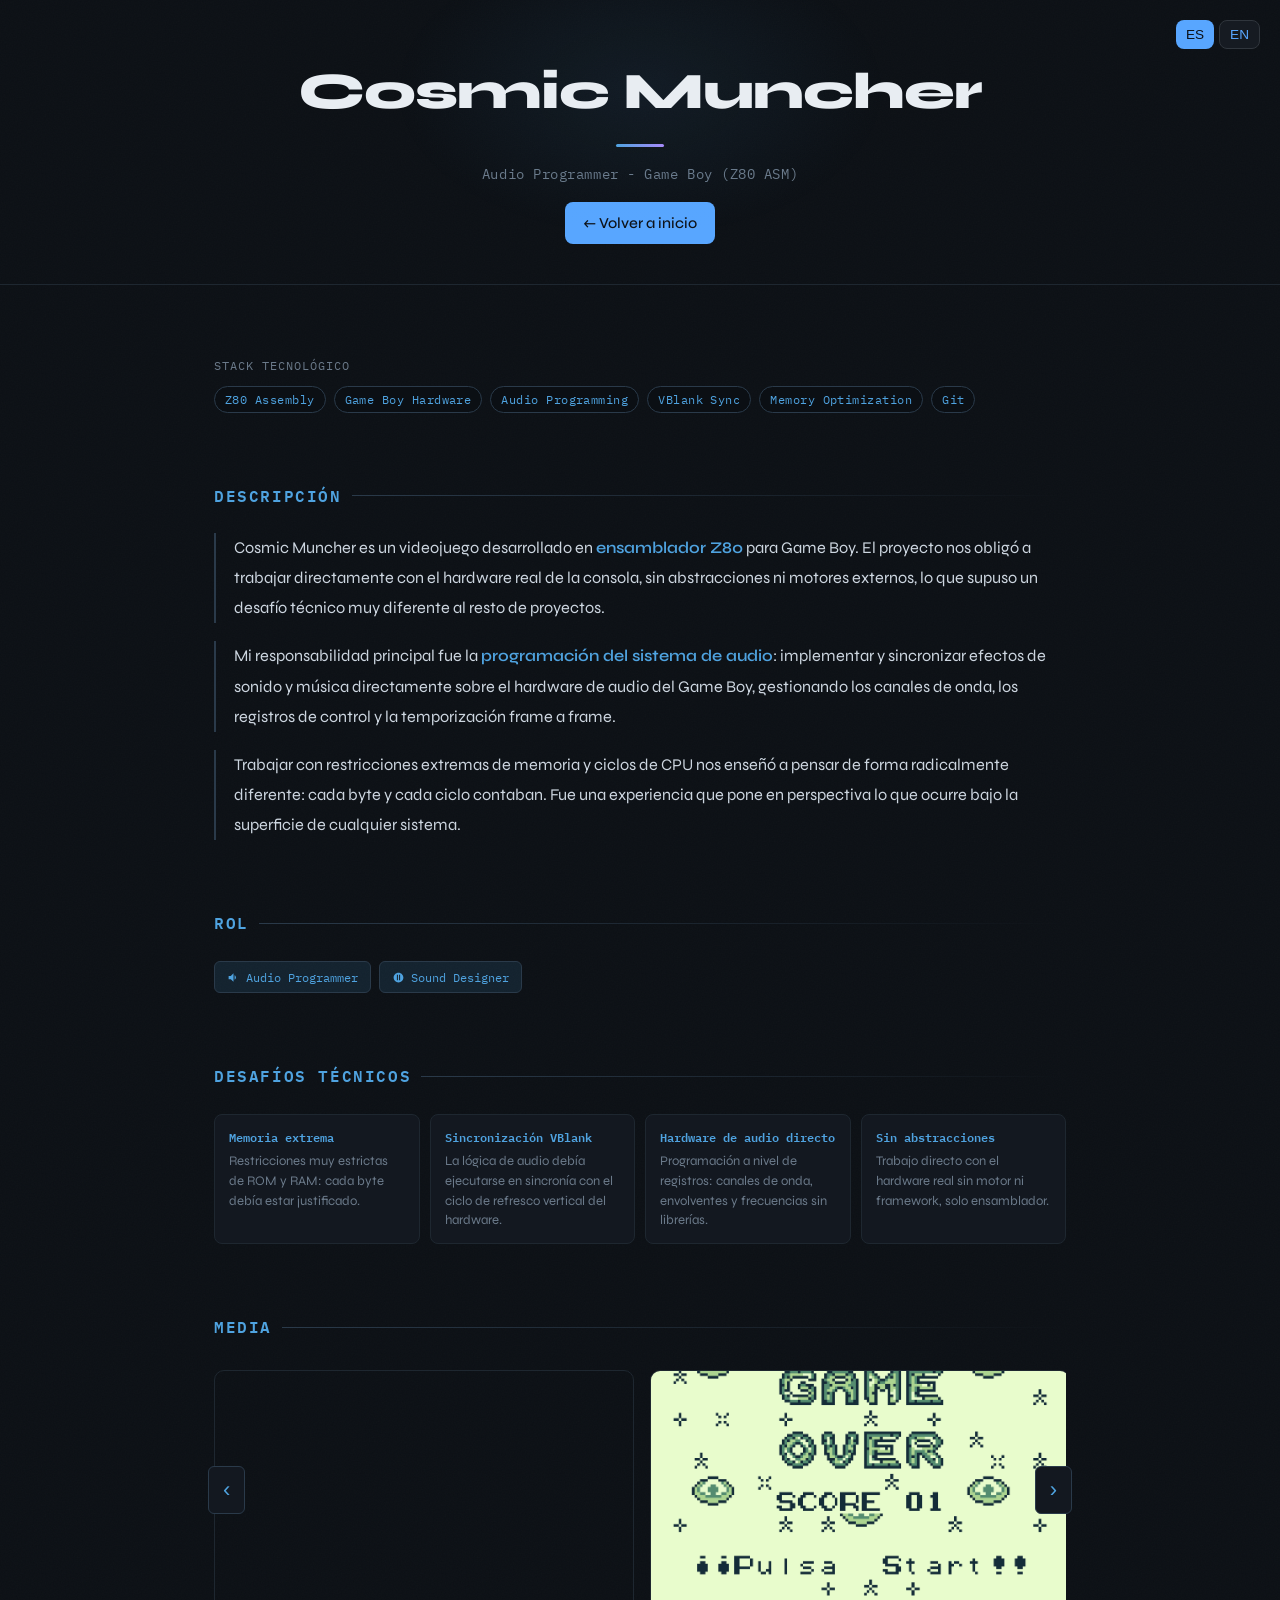
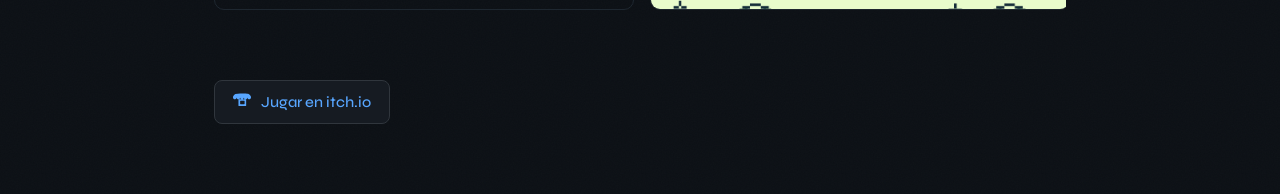
==== commit 26651aed: "Cambios botones y hotfix lista" ====
--- a/projects/cosmic-muncher.html
+++ b/projects/cosmic-muncher.html
@@ -208,7 +208,7 @@
 
 <!-- PLAY BUTTON -->
 <section>
-  <a href="https://roscarul.itch.io/cosmic-muncher" target="_blank" class="btn btn-primary btn-itchio">
+  <a href="https://roscarul.itch.io/cosmic-muncher" target="_blank" class="btn btn-contact btn-itchio">
     <svg viewBox="0 0 24 24" fill="currentColor"><path d="M3.13 1.338C2.08 1.96.02 4.328 0 4.95v1.03c0 1.303 1.22 2.45 2.325 2.45 1.33 0 2.436-1.102 2.436-2.41 0 1.308 1.07 2.41 2.4 2.41 1.328 0 2.362-1.102 2.362-2.41 0 1.308 1.107 2.41 2.434 2.41h.024c1.33 0 2.434-1.102 2.434-2.41 0 1.308 1.035 2.41 2.363 2.41 1.33 0 2.4-1.102 2.4-2.41 0 1.308 1.106 2.41 2.435 2.41C22.78 8.43 24 7.283 24 5.98V4.95c-.02-.62-2.082-2.99-3.13-3.612C19.486.47 12.095.442 3.13 1.338zm8.85 6.696c-.332.34-.815.554-1.372.554-.558 0-1.04-.22-1.372-.556v.002c-.334.336-.815.554-1.372.554a2.01 2.01 0 01-.604-.09v8.392c0 .276.526.512 1.173.512h7.938c.646 0 1.172-.236 1.172-.512V8.498a2.014 2.014 0 01-.603.09c-.557 0-1.038-.218-1.37-.554-.334.336-.815.556-1.372.556-.558 0-1.038-.218-1.37-.554l-.002-.002zm-1.788 2.137h4.618c.36 0 .65.294.65.657v3.608c0 .362-.29.657-.65.657H10.19a.653.653 0 01-.65-.657V10.83c0-.363.292-.657.65-.657z"/></svg>
     <span data-es="Jugar en itch.io" data-en="Play on itch.io"></span>
   </a>
--- a/style.css
+++ b/style.css
@@ -829,8 +829,6 @@
 
 
 
-
-
 @media (max-width: 600px) {
   h1 { font-size: 2.2rem; }
   .lang-switch { position: static; justify-content: center; margin-top: 16px; }
